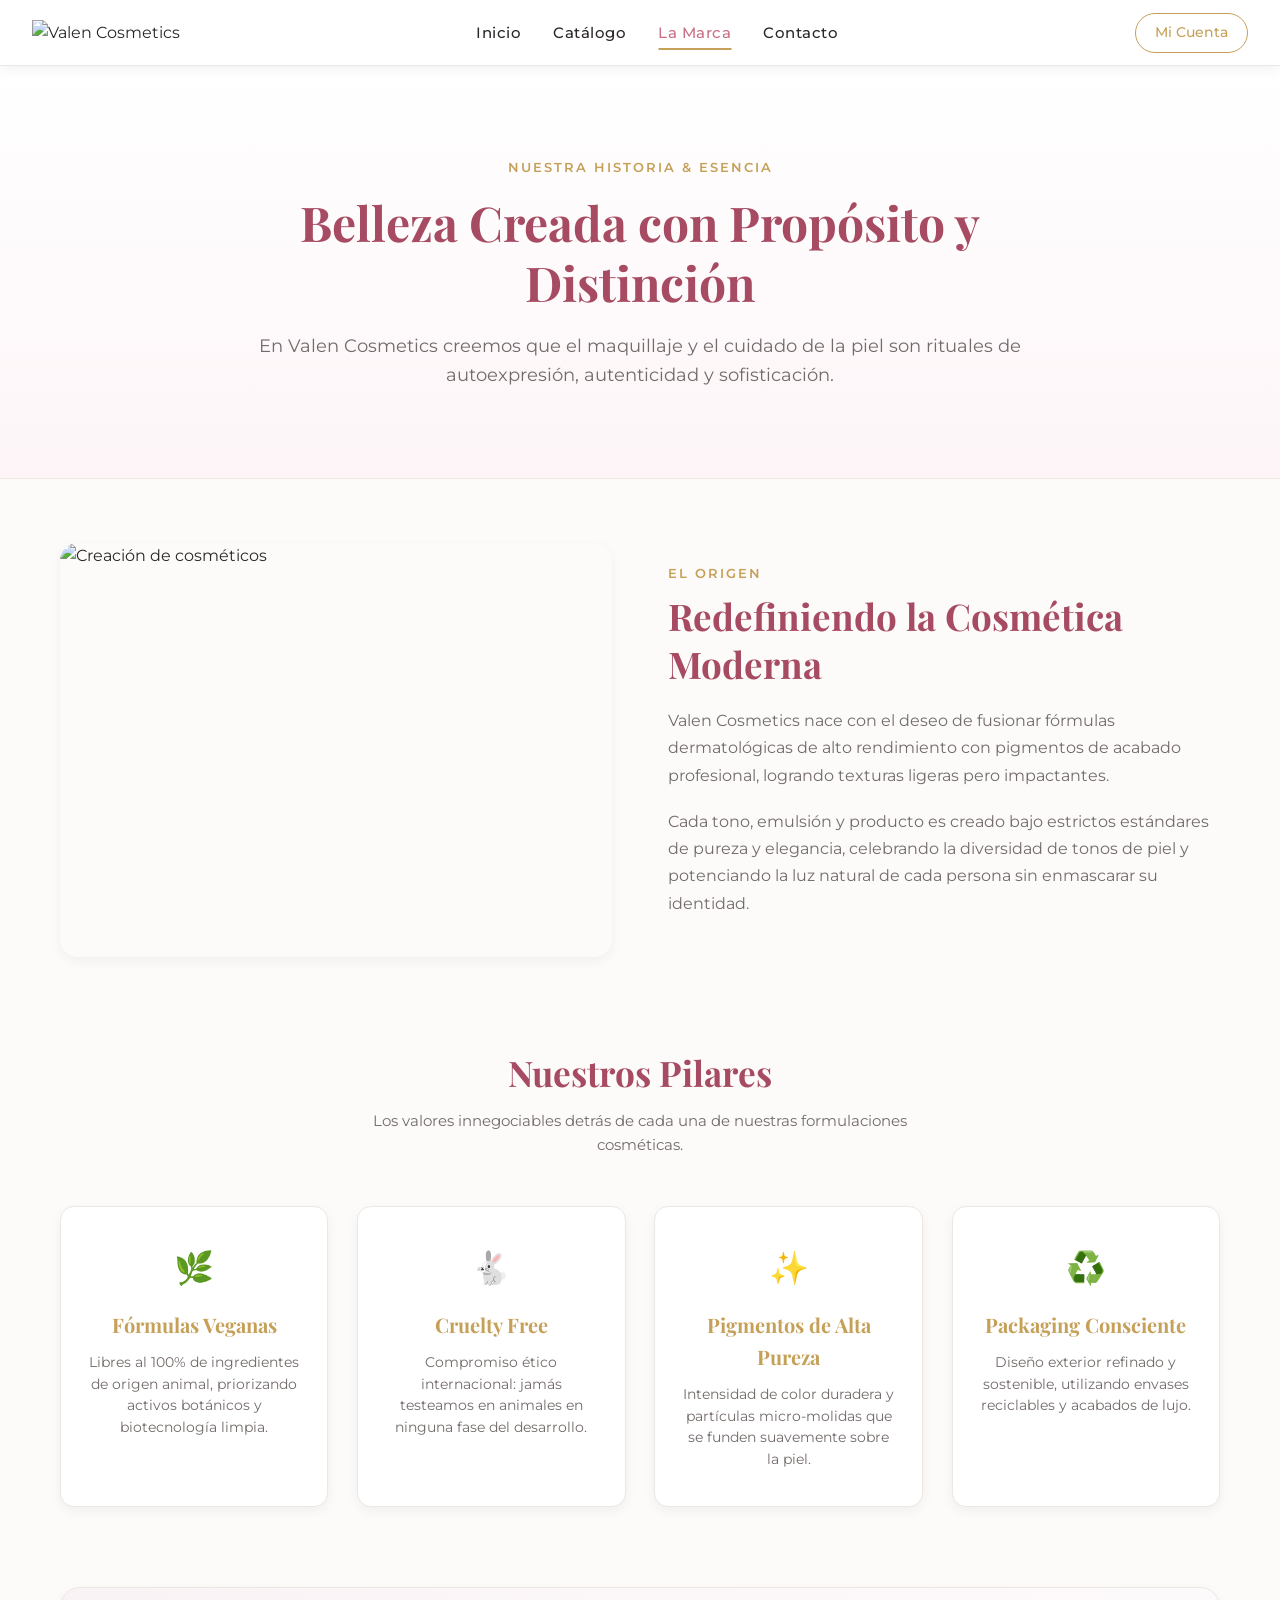
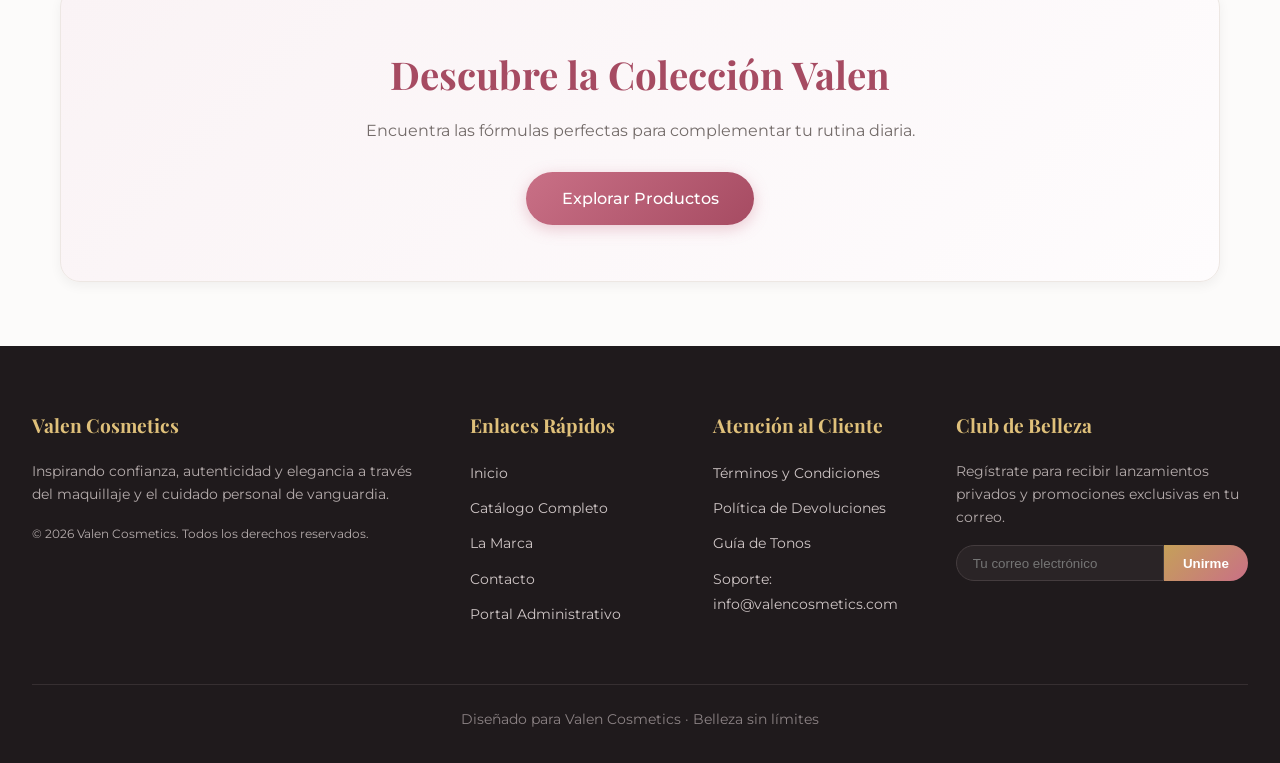
==== frontend/about.html @ a3732dc1 "Creacion de la pagina de contacto, y sobre nosotros" ====
<!DOCTYPE html>
<html lang="es">

<head>
    <meta charset="UTF-8">
    <meta name="viewport" content="width=device-width, initial-scale=1.0, maximum-scale=5.0">
    <title>La Marca | Valen Cosmetics</title>
    <link rel="stylesheet" href="css/variables.css">
    <link rel="stylesheet" href="css/global.css">
    <link rel="stylesheet" href="css/about.css">
</head>

<body>

    <!-- Header -->
    <header class="main-header">
        <div class="header-container">
            <div class="brand-wrapper">
                <a href="index.html">
                    <img src="assets/images/logo.png" alt="Valen Cosmetics" class="logo-img">
                </a>
            </div>

            <nav class="navbar" id="navbar">
                <ul>
                    <li><a href="index.html">Inicio</a></li>
                    <li><a href="catalog.html">Catálogo</a></li>
                    <li><a href="about.html" class="active">La Marca</a></li>
                    <li><a href="contact.html">Contacto</a></li>
                </ul>
            </nav>

            <div class="header-actions">
                <a href="login.html" class="btn-auth">Mi Cuenta</a>
                <button class="menu-toggle" id="menuToggle" aria-label="Abrir menú">
                    <span></span>
                    <span></span>
                    <span></span>
                </button>
            </div>
        </div>
    </header>

    <!-- Hero Marca -->
    <section class="about-hero">
        <div class="about-hero-content">
            <span class="about-tag">Nuestra Historia & Esencia</span>
            <h1>Belleza Creada con Propósito y Distinción</h1>
            <p>En Valen Cosmetics creemos que el maquillaje y el cuidado de la piel son rituales de autoexpresión,
                autenticidad y sofisticación.</p>
        </div>
    </section>

    <!-- Historia y Visión (Grid interactivo) -->
    <main class="about-container">
        <section class="story-grid">
            <div class="story-media">
                <img src="https://images.unsplash.com/photo-1522337360788-8b13dee7a37e?auto=format&fit=crop&w=800&q=80"
                    alt="Creación de cosméticos" class="story-img">
            </div>
            <div class="story-text">
                <span class="gold-subtitle">El Origen</span>
                <h2>Redefiniendo la Cosmética Moderna</h2>
                <p>Valen Cosmetics nace con el deseo de fusionar fórmulas dermatológicas de alto rendimiento con
                    pigmentos de acabado profesional, logrando texturas ligeras pero impactantes.</p>
                <p>Cada tono, emulsión y producto es creado bajo estrictos estándares de pureza y elegancia, celebrando
                    la diversidad de tonos de piel y potenciando la luz natural de cada persona sin enmascarar su
                    identidad.</p>
            </div>
        </section>

        <!-- Pilares de Calidad -->
        <section class="pillars-section">
            <div class="section-title">
                <h2>Nuestros Pilares</h2>
                <p>Los valores innegociables detrás de cada una de nuestras formulaciones cosméticas.</p>
            </div>

            <div class="pillars-grid">
                <div class="pillar-card">
                    <div class="pillar-icon">🌿</div>
                    <h3>Fórmulas Veganas</h3>
                    <p>Libres al 100% de ingredientes de origen animal, priorizando activos botánicos y biotecnología
                        limpia.</p>
                </div>

                <div class="pillar-card">
                    <div class="pillar-icon">🐇</div>
                    <h3>Cruelty Free</h3>
                    <p>Compromiso ético internacional: jamás testeamos en animales en ninguna fase del desarrollo.</p>
                </div>

                <div class="pillar-card">
                    <div class="pillar-icon">✨</div>
                    <h3>Pigmentos de Alta Pureza</h3>
                    <p>Intensidad de color duradera y partículas micro-molidas que se funden suavemente sobre la piel.
                    </p>
                </div>

                <div class="pillar-card">
                    <div class="pillar-icon">♻️</div>
                    <h3>Packaging Consciente</h3>
                    <p>Diseño exterior refinado y sostenible, utilizando envases reciclables y acabados de lujo.</p>
                </div>
            </div>
        </section>

        <!-- Banner Invitación al Catálogo -->
        <section class="about-cta-banner">
            <h2>Descubre la Colección Valen</h2>
            <p>Encuentra las fórmulas perfectas para complementar tu rutina diaria.</p>
            <a href="catalog.html" class="btn-cta-about">Explorar Productos</a>
        </section>
    </main>

    <!-- Footer -->
    <footer id="contacto" class="main-footer">
        <div class="footer-container">
            <div class="footer-col">
                <h4>Valen Cosmetics</h4>
                <p>Inspirando confianza, autenticidad y elegancia a través del maquillaje y el cuidado personal de
                    vanguardia.</p>
                <p><small>© 2026 Valen Cosmetics. Todos los derechos reservados.</small></p>
            </div>

            <div class="footer-col">
                <h4>Enlaces Rápidos</h4>
                <ul>
                    <li><a href="index.html">Inicio</a></li>
                    <li><a href="catalog.html">Catálogo Completo</a></li>
                    <li><a href="about.html">La Marca</a></li>
                    <li><a href="contact.html">Contacto</a></li>
                    <li><a href="admin.html">Portal Administrativo</a></li>
                </ul>
            </div>

            <div class="footer-col">
                <h4>Atención al Cliente</h4>
                <ul>
                    <li><a href="#">Términos y Condiciones</a></li>
                    <li><a href="#">Política de Devoluciones</a></li>
                    <li><a href="#">Guía de Tonos</a></li>
                    <li><a href="#">Soporte: info@valencosmetics.com</a></li>
                </ul>
            </div>

            <div class="footer-col">
                <h4>Club de Belleza</h4>
                <p>Regístrate para recibir lanzamientos privados y promociones exclusivas en tu correo.</p>
                <form class="newsletter-form" onsubmit="event.preventDefault(); alert('¡Gracias por unirte!');">
                    <input type="email" placeholder="Tu correo electrónico" required>
                    <button type="submit">Unirme</button>
                </form>
            </div>
        </div>
        <div class="footer-bottom">
            Diseñado para Valen Cosmetics · Belleza sin límites
        </div>
    </footer>

    <script src="js/header-footer.js"></script>
</body>

</html>
---- frontend/css/variables.css ----
:root {
    /* Paleta extraída de Valen Cosmetics */
    --bg-header: #ffffff;
    --bg-body: #fcfbfa;
    --bg-card: #ffffff;
    --color-primary: #c97086;
    /* Rosa blush / Valen */
    --color-primary-dark: #a64b62;
    --color-gold: #c5a059;
    /* Dorado cosmético */
    --color-gold-light: #dfc07a;
    --color-text: #2c2727;
    --color-text-muted: #736b69;
    --color-border: #ede7e3;
    --color-footer-bg: #1f1a1c;
    /* Fondo oscuro elegante para contrastar */
    --color-footer-text: #e6dfdf;

    /* Tipografías */
    --font-serif: 'Playfair Display', Georgia, serif;
    --font-sans: 'Montserrat', sans-serif;

    /* Sombras y transiciones */
    --shadow-sm: 0 4px 12px rgba(0, 0, 0, 0.05);
    --shadow-hover: 0 12px 28px rgba(197, 160, 89, 0.18);
    --transition: all 0.35s ease;
}
---- frontend/css/global.css ----
@import url('https://fonts.googleapis.com/css2?family=Montserrat:wght@300;400;500;600&family=Playfair+Display:ital,wght@0,500;0,600;1,400&display=swap');

* {
    margin: 0;
    padding: 0;
    box-sizing: border-box;
}

body {
    font-family: var(--font-sans);
    background-color: var(--bg-body);
    color: var(--color-text);
    line-height: 1.6;
}

a {
    text-decoration: none;
    color: inherit;
    transition: var(--transition);
}

ul {
    list-style: none;
}

/* ==================== HEADER ==================== */
.main-header {
    background-color: var(--bg-header);
    /* Mismo fondo de la imagen del logo */
    border-bottom: 1px solid var(--color-border);
    position: sticky;
    top: 0;
    z-index: 1000;
    box-shadow: var(--shadow-sm);
}

.header-container {
    max-width: 1300px;
    margin: 0 auto;
    padding: 0.8rem 2rem;
    display: flex;
    align-items: center;
    justify-content: space-between;
}

.brand-wrapper {
    display: flex;
    align-items: center;
    gap: 1rem;
}

.brand-wrapper img.logo-img {
    height: 150px;
    width: auto;
    object-fit: contain;
}

.brand-wrapper .brand-name {
    font-family: var(--font-serif);
    font-size: 1.5rem;
    font-weight: 600;
    color: var(--color-primary-dark);
    letter-spacing: 1px;
}

.brand-wrapper .brand-name span {
    color: var(--color-gold);
    font-size: 0.85rem;
    display: block;
    letter-spacing: 3px;
    text-transform: uppercase;
    font-family: var(--font-sans);
}

.navbar ul {
    display: flex;
    gap: 2rem;
}

.navbar a {
    font-size: 0.95rem;
    font-weight: 500;
    letter-spacing: 0.5px;
    position: relative;
    padding: 0.5rem 0;
}

.navbar a:hover,
.navbar a.active {
    color: var(--color-primary);
}

.navbar a::after {
    content: '';
    position: absolute;
    bottom: 0;
    left: 50%;
    transform: translateX(-50%);
    width: 0;
    height: 2px;
    background-color: var(--color-gold);
    transition: var(--transition);
}

.navbar a:hover::after,
.navbar a.active::after {
    width: 100%;
}

.header-actions {
    display: flex;
    align-items: center;
    gap: 1.2rem;
}

.btn-auth {
    border: 1px solid var(--color-gold);
    color: var(--color-gold);
    padding: 0.5rem 1.2rem;
    border-radius: 20px;
    font-size: 0.85rem;
    font-weight: 500;
    transition: var(--transition);
}

.btn-auth:hover {
    background-color: var(--color-gold);
    color: #fff;
}

/* ==================== FOOTER ==================== */
.main-footer {
    background-color: var(--color-footer-bg);
    color: var(--color-footer-text);
    padding: 4rem 2rem 2rem;
    margin-top: 4rem;
}

.footer-container {
    max-width: 1300px;
    margin: 0 auto;
    display: grid;
    grid-template-columns: 2fr 1fr 1fr 1.5fr;
    gap: 3rem;
}

.footer-col h4 {
    font-family: var(--font-serif);
    color: var(--color-gold-light);
    font-size: 1.2rem;
    margin-bottom: 1.2rem;
    position: relative;
}

.footer-col p {
    color: #b5acac;
    font-size: 0.9rem;
    margin-bottom: 1rem;
}

.footer-col ul li {
    margin-bottom: 0.6rem;
}

.footer-col ul li a {
    color: #cfc6c6;
    font-size: 0.9rem;
}

.footer-col ul li a:hover {
    color: var(--color-gold);
    padding-left: 5px;
}

.newsletter-form {
    display: flex;
    margin-top: 1rem;
}

.newsletter-form input {
    padding: 0.6rem 1rem;
    border: 1px solid #443c3e;
    background-color: #2a2426;
    color: #fff;
    border-radius: 20px 0 0 20px;
    outline: none;
    width: 100%;
}

.newsletter-form button {
    background: linear-gradient(135deg, var(--color-gold), var(--color-primary));
    border: none;
    color: #fff;
    padding: 0.6rem 1.2rem;
    border-radius: 0 20px 20px 0;
    cursor: pointer;
    font-weight: 600;
    transition: var(--transition);
}

.newsletter-form button:hover {
    opacity: 0.9;
}

.footer-bottom {
    max-width: 1300px;
    margin: 3rem auto 0;
    padding-top: 1.5rem;
    border-top: 1px solid #362f31;
    text-align: center;
    font-size: 0.85rem;
    color: #8c8385;
}

/* ==================== BOTÓN HAMBURGUESA ==================== */
.menu-toggle {
    display: none;
    background: transparent;
    border: none;
    cursor: pointer;
    padding: 0.5rem;
    flex-direction: column;
    gap: 5px;
    z-index: 1001;
}

.menu-toggle span {
    display: block;
    width: 25px;
    height: 2px;
    background-color: var(--color-primary-dark);
    transition: var(--transition);
}

/* Estado activo del botón hamburguesa */
.menu-toggle.active span:nth-child(1) {
    transform: translateY(7px) rotate(45deg);
}

.menu-toggle.active span:nth-child(2) {
    opacity: 0;
}

.menu-toggle.active span:nth-child(3) {
    transform: translateY(-7px) rotate(-45deg);
}

/* ==================== RESPONSIVE: TABLETS Y MÓVILES (<= 992px) ==================== */
@media (max-width: 992px) {
    .footer-container {
        grid-template-columns: 1fr 1fr;
        gap: 2rem;
    }
}

/* ==================== RESPONSIVE: SMARTPHONES (<= 768px) ==================== */
@media (max-width: 768px) {
    .menu-toggle {
        display: flex;
    }

    .navbar {
        position: fixed;
        top: 77px;
        /* Altura del header */
        left: -100%;
        width: 100%;
        height: calc(100vh - 77px);
        background-color: var(--bg-header);
        flex-direction: column;
        padding: 2.5rem 2rem;
        box-shadow: 0 10px 15px rgba(0, 0, 0, 0.05);
        transition: left 0.35s ease-in-out;
    }

    .navbar.open {
        left: 0;
    }

    .navbar ul {
        flex-direction: column;
        align-items: center;
        gap: 1.8rem;
    }

    .navbar a {
        font-size: 1.15rem;
    }

    .brand-wrapper img.logo-img {
        height: 60px;
    }

    .hero-content h1 {
        font-size: 2.1rem;
    }

    .brand-features {
        grid-template-columns: 1fr;
        gap: 1.5rem;
        padding: 0 1rem;
    }

    .footer-container {
        grid-template-columns: 1fr;
        text-align: center;
    }

    .newsletter-form {
        flex-direction: column;
        gap: 0.8rem;
    }

    .newsletter-form input {
        border-radius: 20px;
        text-align: center;
    }

    .newsletter-form button {
        border-radius: 20px;
        width: 100%;
    }
}

@media (max-width: 480px) {
    .header-container {
        padding: 0.6rem 1rem;
    }

    .btn-auth {
        padding: 0.4rem 0.8rem;
        font-size: 0.78rem;
    }
}
---- frontend/css/about.css ----
/* ==================== HERO LA MARCA ==================== */
.about-hero {
    background: linear-gradient(180deg, #ffffff 0%, #fdf5f7 100%);
    padding: clamp(3.5rem, 7vw, 5.5rem) 1.5rem;
    text-align: center;
    border-bottom: 1px solid var(--color-border);
}

.about-hero-content {
    max-width: 800px;
    margin: 0 auto;
}

.about-tag {
    display: inline-block;
    font-size: 0.8rem;
    font-weight: 600;
    text-transform: uppercase;
    letter-spacing: 2px;
    color: var(--color-gold);
    margin-bottom: 0.8rem;
}

.about-hero h1 {
    font-family: var(--font-serif);
    font-size: clamp(2rem, 5vw, 3rem);
    color: var(--color-primary-dark);
    line-height: 1.25;
    margin-bottom: 1.2rem;
}

.about-hero p {
    color: var(--color-text-muted);
    font-size: clamp(1rem, 2.5vw, 1.15rem);
    line-height: 1.6;
}

/* ==================== CONTENEDOR PRINCIPAL ==================== */
.about-container {
    max-width: 1200px;
    margin: 4rem auto;
    padding: 0 1.25rem;
    box-sizing: border-box;
}

/* ==================== GRID DE HISTORIA ==================== */
.story-grid {
    display: grid;
    grid-template-columns: 1fr 1fr;
    gap: 3.5rem;
    align-items: center;
    margin-bottom: 5.5rem;
}

.story-media {
    width: 100%;
    border-radius: 18px;
    overflow: hidden;
    box-shadow: var(--shadow-sm);
    position: relative;
    aspect-ratio: 4 / 3;
}

.story-img {
    width: 100%;
    height: 100%;
    object-fit: cover;
    transition: transform 0.5s ease;
}

.story-media:hover .story-img {
    transform: scale(1.03);
}

.gold-subtitle {
    color: var(--color-gold);
    text-transform: uppercase;
    letter-spacing: 2px;
    font-size: 0.82rem;
    font-weight: 600;
    display: block;
    margin-bottom: 0.5rem;
}

.story-text h2 {
    font-family: var(--font-serif);
    color: var(--color-primary-dark);
    font-size: clamp(1.8rem, 4vw, 2.3rem);
    margin-bottom: 1.2rem;
    line-height: 1.3;
}

.story-text p {
    color: var(--color-text-muted);
    font-size: 1rem;
    line-height: 1.7;
    margin-bottom: 1.2rem;
}

/* ==================== PILARES ==================== */
.pillars-section {
    margin-bottom: 5rem;
}

.section-title {
    text-align: center;
    max-width: 600px;
    margin: 0 auto 3rem auto;
}

.section-title h2 {
    font-family: var(--font-serif);
    font-size: 2.2rem;
    color: var(--color-primary-dark);
    margin-bottom: 0.5rem;
}

.section-title p {
    color: var(--color-text-muted);
    font-size: 0.95rem;
}

.pillars-grid {
    display: grid;
    grid-template-columns: repeat(auto-fit, minmax(240px, 1fr));
    gap: 1.8rem;
}

.pillar-card {
    background: #fff;
    border: 1px solid var(--color-border);
    border-radius: 14px;
    padding: 2.2rem 1.6rem;
    text-align: center;
    box-shadow: var(--shadow-sm);
    transition: var(--transition);
}

.pillar-card:hover {
    transform: translateY(-6px);
    box-shadow: var(--shadow-hover);
    border-color: var(--color-gold-light);
}

.pillar-icon {
    font-size: 2rem;
    margin-bottom: 1rem;
}

.pillar-card h3 {
    font-family: var(--font-serif);
    color: var(--color-gold);
    font-size: 1.25rem;
    margin-bottom: 0.7rem;
}

.pillar-card p {
    color: var(--color-text-muted);
    font-size: 0.9rem;
    line-height: 1.5;
}

/* ==================== BANNER CTA ==================== */
.about-cta-banner {
    background: linear-gradient(135deg, #faf3f5 0%, #fefcfd 100%);
    border: 1px solid var(--color-border);
    border-radius: 20px;
    padding: 3.5rem 2rem;
    text-align: center;
    box-shadow: var(--shadow-sm);
}

.about-cta-banner h2 {
    font-family: var(--font-serif);
    color: var(--color-primary-dark);
    font-size: clamp(1.8rem, 4vw, 2.4rem);
    margin-bottom: 0.8rem;
}

.about-cta-banner p {
    color: var(--color-text-muted);
    font-size: 1rem;
    margin-bottom: 1.8rem;
}

.btn-cta-about {
    display: inline-block;
    background: linear-gradient(135deg, var(--color-primary), var(--color-primary-dark));
    color: #fff;
    padding: 0.85rem 2.2rem;
    border-radius: 30px;
    font-weight: 500;
    box-shadow: 0 4px 15px rgba(201, 112, 134, 0.35);
    transition: var(--transition);
}

.btn-cta-about:hover {
    transform: translateY(-2px);
    box-shadow: 0 6px 20px rgba(201, 112, 134, 0.5);
}

/* ==================== RESPONSIVE DESIGN ==================== */
@media (max-width: 860px) {
    .story-grid {
        grid-template-columns: 1fr;
        gap: 2rem;
    }

    .about-container {
        margin: 2.5rem auto;
    }
}

@media (max-width: 600px) {
    .about-hero {
        padding: 2.8rem 1rem;
    }

    .pillar-card {
        padding: 1.8rem 1.2rem;
    }

    .about-cta-banner {
        padding: 2.5rem 1.2rem;
    }
}
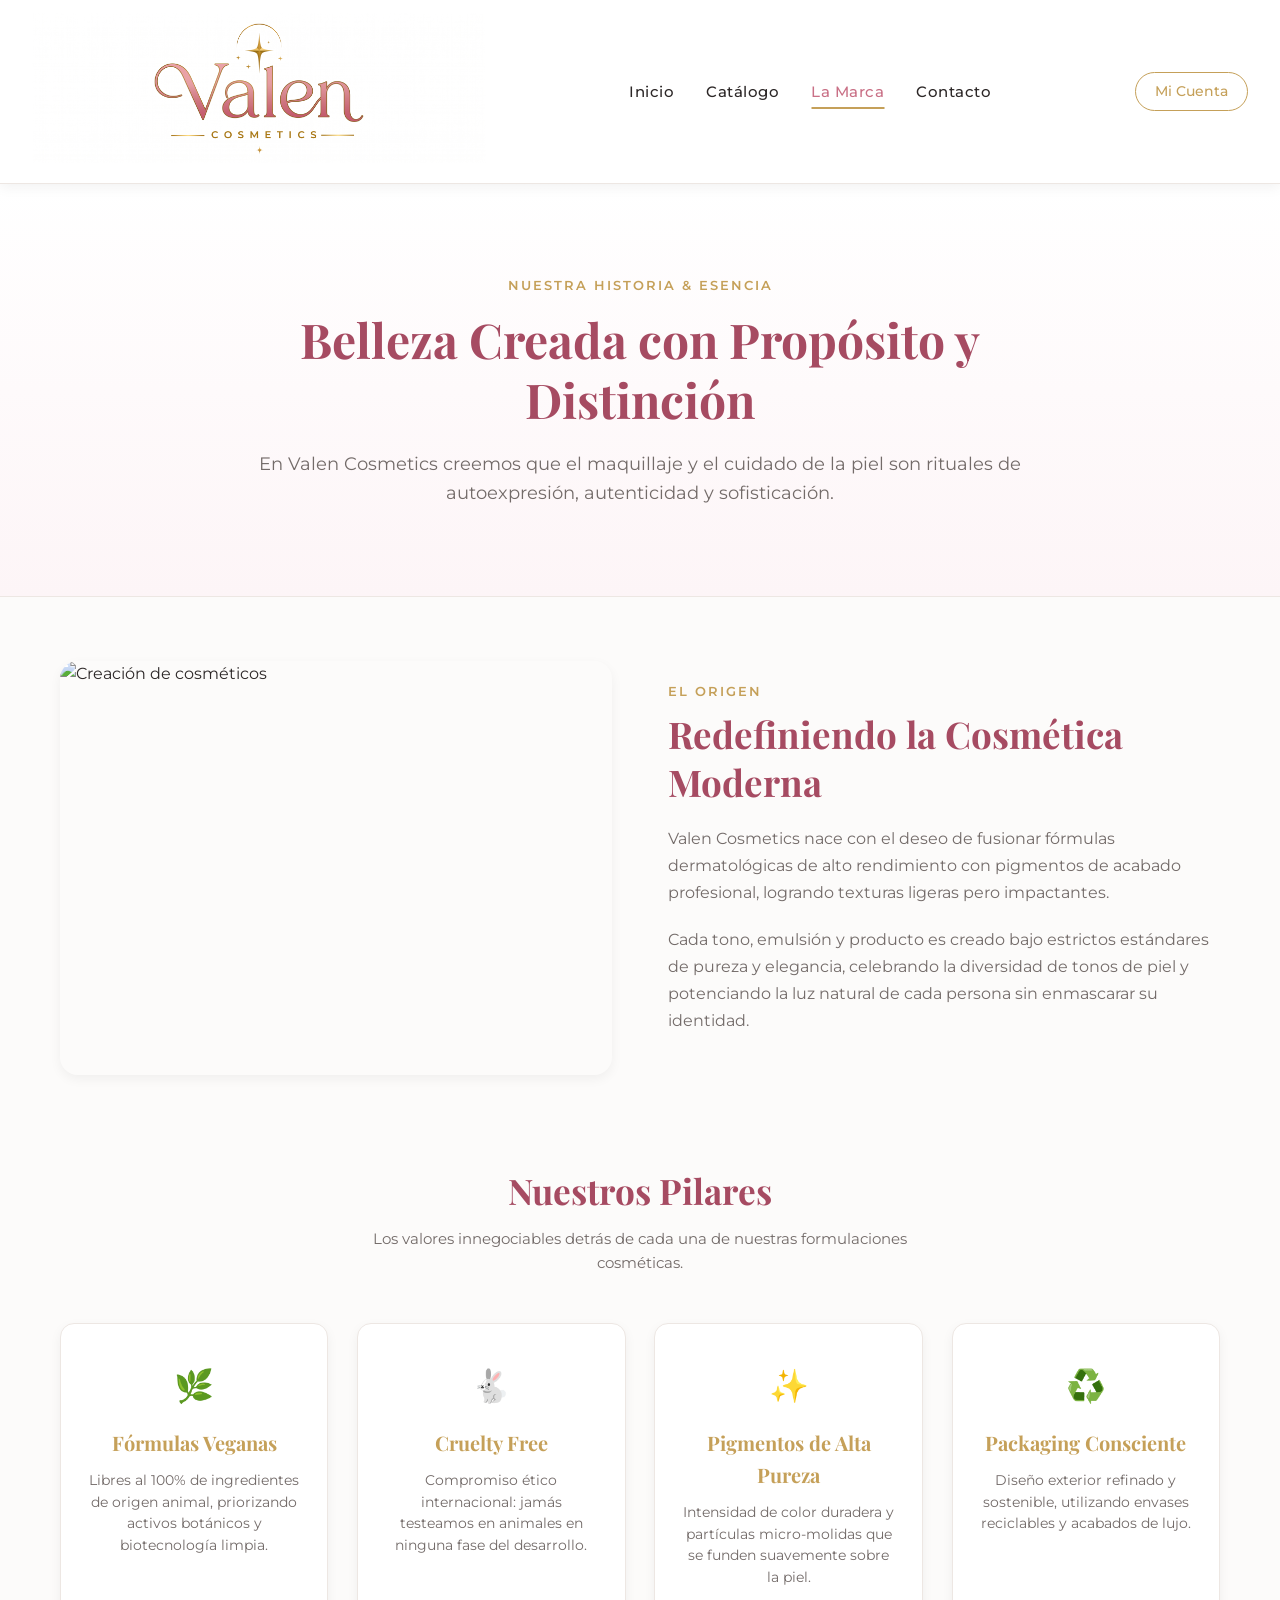
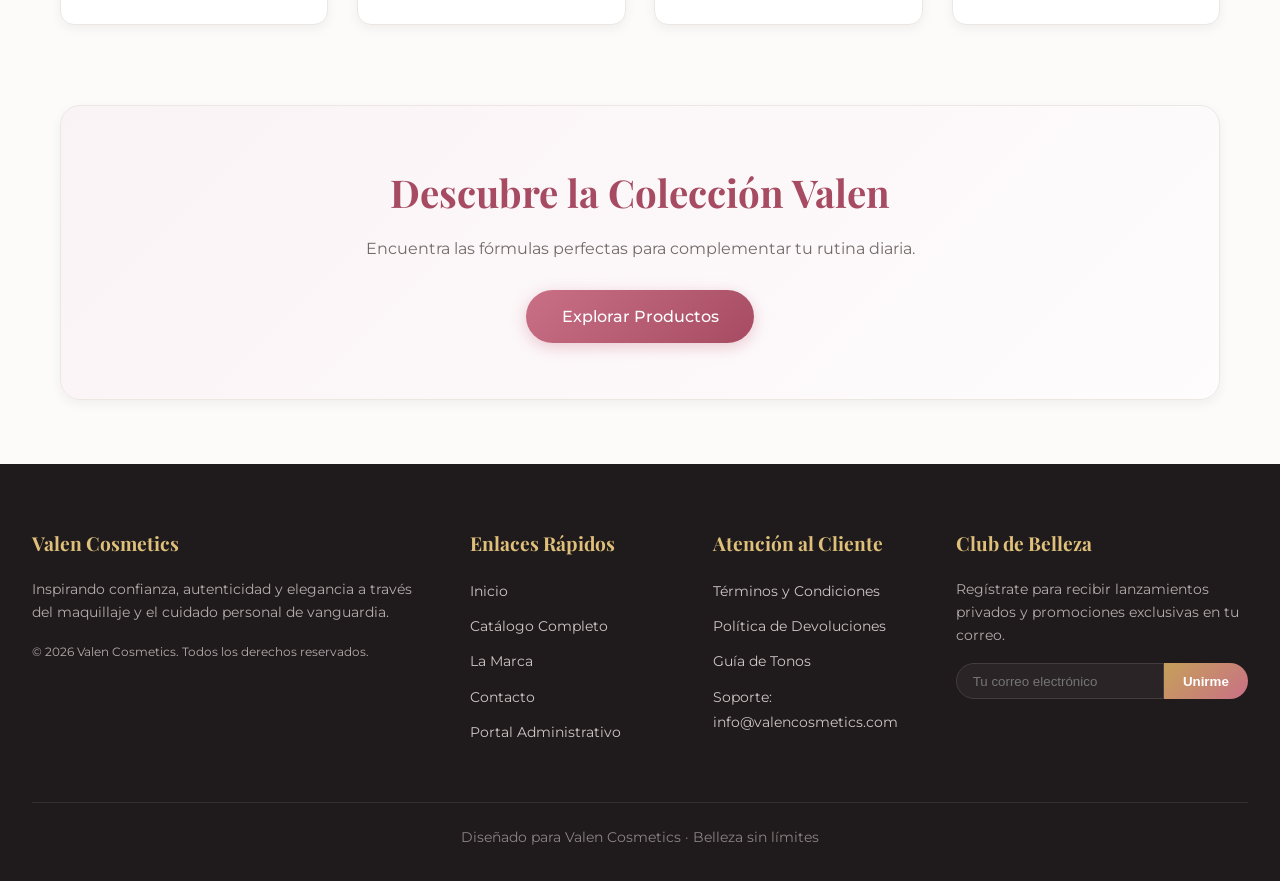
==== commit 60da799a: "ajuste del logo en contacto, y about" ====
--- a/frontend/about.html
+++ b/frontend/about.html
@@ -17,7 +17,7 @@
         <div class="header-container">
             <div class="brand-wrapper">
                 <a href="index.html">
-                    <img src="assets/images/logo.png" alt="Valen Cosmetics" class="logo-img">
+                    <img src="assets/images/Logo.jpeg" alt="Valen Cosmetics" class="logo-img">
                 </a>
             </div>
 
